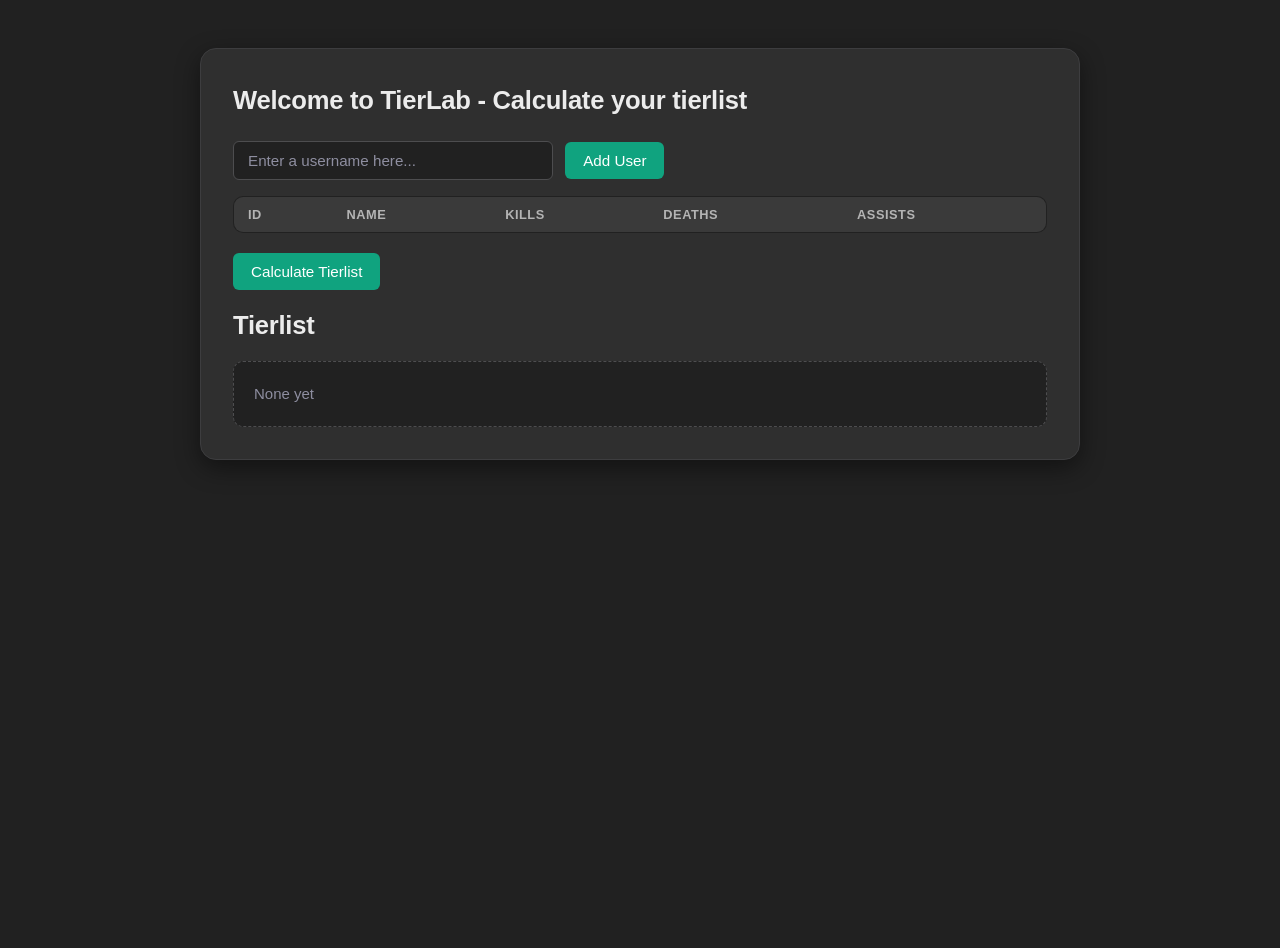
==== index.html @ 4eb99e16 "Created Code Added all files for first deploy" ====
<html lang="en">
    <head>
        <meta charset="UTF-8">
        <meta name="viewport" content="width=device-width, initial-scale=1.0">
        <title>TierLab</title>
        <link rel="stylesheet" href="styles.css">
    </head>
    <body>
    <div class="container">
        <h1>Welcome to TierLab - Calculate your tierlist</h1>
        <input type="text" id="userInput" placeholder="Enter a username here...">
        <button id="addUserButton">Add User</button>
        <table>
            <thead>
                <tr>
                    <th>ID</th>
                    <th>Name</th>
                    <th>Kills</th>
                    <th>Deaths</th>
                    <th>Assists</th>
                </tr>
            </thead>
            <tbody id="userList">
            </tbody>
        </table>
        <button id="calculateButton">Calculate Tierlist</button>
        <h1>Tierlist</h1>
        <div id="tierlistContainer">None yet</div>
    </div>
    <script src="script.js"></script>
    </body>
</html>
---- styles.css ----
/* ===========================================================
   TierLab — general stylesheet, ChatGPT-inspired look
   =========================================================== */

:root {
  --bg: #212121;
  --bg-elevated: #2f2f2f;
  --bg-elevated-2: #3a3a3a;
  --border: #4d4d4f;
  --border-soft: #3d3d3f;
  --text: #ececec;
  --text-muted: #b4b4b4;
  --text-faint: #8e8ea0;
  --accent: #10a37f;
  --accent-hover: #0d8c6d;
  --danger: #ef4444;
  --radius: 10px;
  --radius-sm: 6px;
  --font-sans: "Söhne", "Inter", -apple-system, BlinkMacSystemFont, "Segoe UI",
    Helvetica, Arial, sans-serif;
  --font-mono: "Söhne Mono", "SFMono-Regular", Consolas, "Liberation Mono",
    Menlo, monospace;
  --shadow-1: 0 1px 2px rgba(0, 0, 0, 0.4);
  --shadow-2: 0 8px 24px rgba(0, 0, 0, 0.45);
  --transition: 150ms ease;
}

* {
  box-sizing: border-box;
}

html,
body {
  height: 100%;
}

body {
  margin: 0;
  background: var(--bg);
  color: var(--text);
  font-family: var(--font-sans);
  font-size: 15px;
  line-height: 1.55;
  -webkit-font-smoothing: antialiased;
  text-rendering: optimizeLegibility;
}

h1,
h2,
h3,
h4 {
  font-weight: 600;
  color: var(--text);
  letter-spacing: -0.01em;
  margin: 0 0 16px;
}

h1 {
  font-size: 1.6rem;
}

h3 {
  font-size: 1.05rem;
  color: var(--text-muted);
}

p {
  color: var(--text-muted);
}

a {
  color: var(--accent);
  text-decoration: none;
}

a:hover {
  text-decoration: underline;
}

/* ---------------------------------
   Generic divs / containers
   --------------------------------- */

div {
  border-color: var(--border-soft);
}

.container {
  max-width: 880px;
  margin: 48px auto;
  padding: 32px;
  background: var(--bg-elevated);
  border: 1px solid var(--border-soft);
  border-radius: 16px;
  box-shadow: var(--shadow-2);
}

#tierlistContainer {
  margin-top: 12px;
  padding: 20px;
  background: var(--bg);
  border: 1px dashed var(--border);
  border-radius: var(--radius);
  color: var(--text-faint);
  min-height: 60px;
}

.tier-section {
  background: var(--bg-elevated-2);
  border: 1px solid var(--border-soft);
  border-radius: var(--radius);
  padding: 16px 18px;
  margin-bottom: 16px;
}

.tier-section:last-child {
  margin-bottom: 0;
}

/* ---------------------------------
   Inputs & buttons
   --------------------------------- */

input[type="text"],
input[type="number"],
input[type="search"],
textarea,
select {
  width: 100%;
  max-width: 320px;
  padding: 10px 14px;
  margin: 4px 8px 16px 0;
  background: var(--bg);
  color: var(--text);
  border: 1px solid var(--border);
  border-radius: var(--radius-sm);
  font-family: inherit;
  font-size: 0.95rem;
  outline: none;
  transition: border-color var(--transition), box-shadow var(--transition);
}

input[type="text"]::placeholder,
textarea::placeholder {
  color: var(--text-faint);
}

input[type="text"]:hover,
input[type="number"]:hover,
textarea:hover,
select:hover {
  border-color: #6b6b6d;
}

input[type="text"]:focus,
input[type="number"]:focus,
textarea:focus,
select:focus {
  border-color: var(--accent);
  box-shadow: 0 0 0 3px rgba(16, 163, 127, 0.25);
}

button {
  padding: 10px 18px;
  margin: 4px 8px 16px 0;
  background: var(--accent);
  color: #fff;
  border: none;
  border-radius: var(--radius-sm);
  font-family: inherit;
  font-size: 0.95rem;
  font-weight: 500;
  cursor: pointer;
  transition: background var(--transition), transform var(--transition);
}

button:hover {
  background: var(--accent-hover);
}

button:active {
  transform: translateY(1px);
}

button:focus-visible,
input:focus-visible {
  outline: 2px solid var(--accent);
  outline-offset: 2px;
}

button:disabled {
  background: var(--bg-elevated-2);
  color: var(--text-faint);
  cursor: not-allowed;
}

/* ---------------------------------
   Tables
   --------------------------------- */

table {
  width: 100%;
  border-collapse: collapse;
  background: var(--bg);
  border: 1px solid var(--border-soft);
  border-radius: var(--radius);
  overflow: hidden;
  margin-bottom: 16px;
  font-size: 0.92rem;
}

caption {
  caption-side: top;
  text-align: left;
  padding: 8px 4px;
  color: var(--text-faint);
  font-size: 0.85rem;
}

thead {
  background: var(--bg-elevated-2);
}

th {
  text-align: left;
  padding: 10px 14px;
  color: var(--text-muted);
  font-weight: 600;
  font-size: 0.8rem;
  text-transform: uppercase;
  letter-spacing: 0.04em;
  border-bottom: 1px solid var(--border);
}

tbody tr {
  border-bottom: 1px solid var(--border-soft);
  transition: background var(--transition);
}

tbody tr:last-child {
  border-bottom: none;
}

tbody tr:nth-child(even) {
  background: rgba(255, 255, 255, 0.02);
}

tbody tr:hover {
  background: rgba(16, 163, 127, 0.08);
}

td {
  padding: 10px 14px;
  color: var(--text);
  vertical-align: middle;
}

tfoot td {
  color: var(--text-muted);
  font-weight: 600;
  border-top: 1px solid var(--border);
}

/* Editable / interactive cells */
td.changable {
  cursor: pointer;
  border-radius: var(--radius-sm);
  transition: background var(--transition), box-shadow var(--transition);
}

td.changable:hover {
  background: rgba(16, 163, 127, 0.18);
  box-shadow: inset 0 0 0 1px rgba(16, 163, 127, 0.4);
}

td.changable:active {
  background: rgba(16, 163, 127, 0.28);
}

/* Scrollable table wrapper, if used */
.table-wrapper {
  width: 100%;
  overflow-x: auto;
  border-radius: var(--radius);
}

/* ---------------------------------
   Responsive
   --------------------------------- */

@media (max-width: 600px) {
  .container {
    margin: 0;
    padding: 20px;
    border-radius: 0;
  }

  input[type="text"] {
    max-width: 100%;
    width: 100%;
    margin-right: 0;
  }

  button {
    width: 100%;
    margin-right: 0;
  }

  th,
  td {
    padding: 8px 10px;
    font-size: 0.85rem;
  }
}

/* ---------------------------------
   Reduced motion
   --------------------------------- */

@media (prefers-reduced-motion: reduce) {
  * {
    transition: none !important;
  }
}
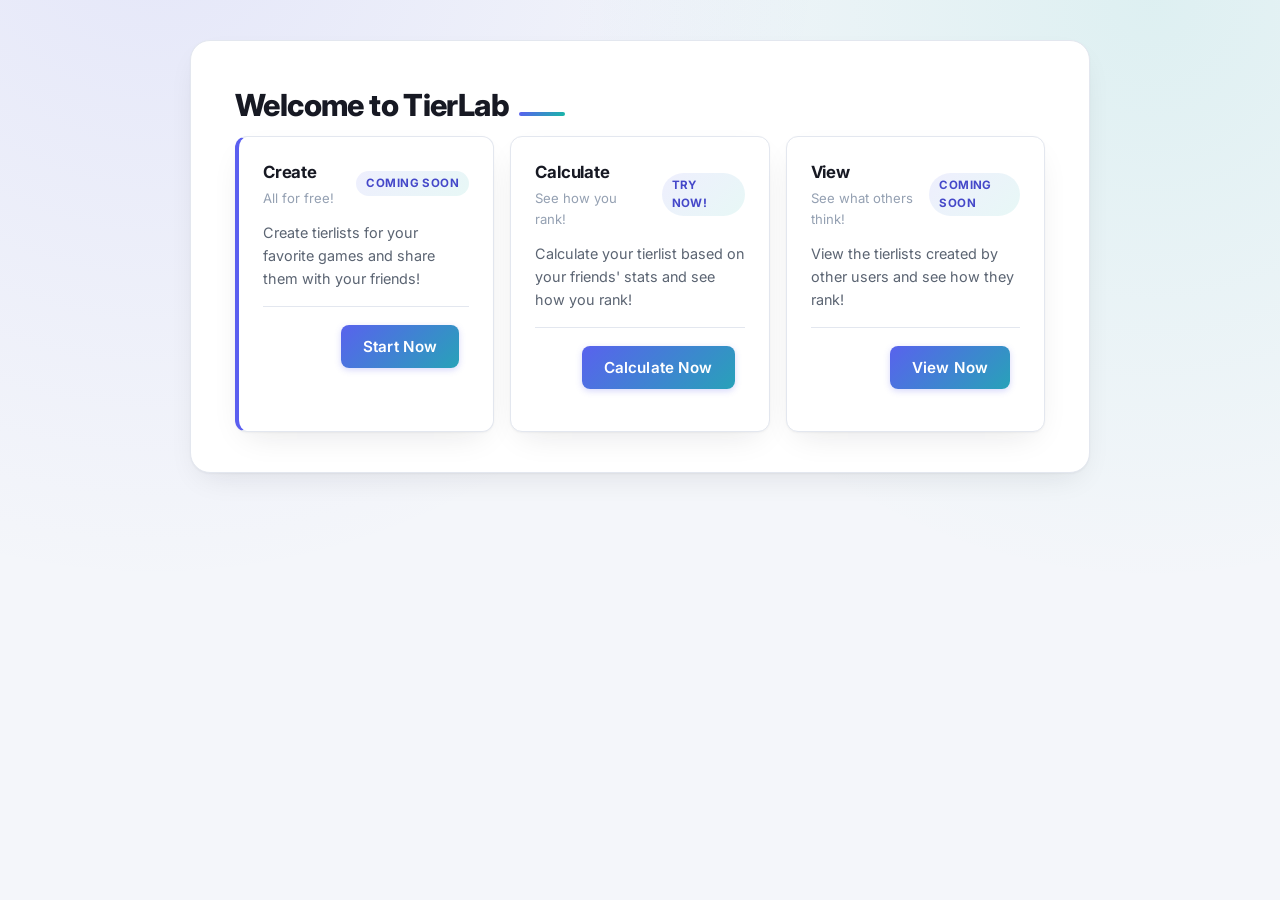
==== commit d13e9852: "Add homepage" ====
--- a/index.html
+++ b/index.html
@@ -1,32 +1,65 @@
+<!DOCTYPE html>
 <html lang="en">
-    <head>
-        <meta charset="UTF-8">
-        <meta name="viewport" content="width=device-width, initial-scale=1.0">
-        <title>TierLab</title>
-        <link rel="stylesheet" href="styles.css">
-    </head>
-    <body>
+
+<head>
+    <meta charset="UTF-8">
+    <meta name="viewport" content="width=device-width, initial-scale=1.0">
+    <title>TierLab</title>
+    <link rel="stylesheet" href="styles.css">
+</head>
+
+<body>
     <div class="container">
-        <h1>Welcome to TierLab - Calculate your tierlist</h1>
-        <input type="text" id="userInput" placeholder="Enter a username here...">
-        <button id="addUserButton">Add User</button>
-        <table>
-            <thead>
-                <tr>
-                    <th>ID</th>
-                    <th>Name</th>
-                    <th>Kills</th>
-                    <th>Deaths</th>
-                    <th>Assists</th>
-                </tr>
-            </thead>
-            <tbody id="userList">
-            </tbody>
-        </table>
-        <button id="calculateButton">Calculate Tierlist</button>
-        <h1>Tierlist</h1>
-        <div id="tierlistContainer">None yet</div>
+        <h1>Welcome to TierLab</h1>
+        <div class="cards">
+            <div class="card card-accent">
+                <div class="card-header">
+                    <div>
+                        <p class="card-title">Create</p>
+                        <p class="card-subtitle">All for free!</p>
+                    </div>
+                    <span class="card-badge">Coming soon</span>
+                </div>
+                <div class="card-body">
+                    Create tierlists for your favorite games and share them with your friends!
+                </div>
+                <div class="card-footer">
+                    <button>Start Now</button>
+                </div>
+            </div>
+            <div class="card">
+                <div class="card-header">
+                    <div>
+                        <p class="card-title">Calculate</p>
+                        <p class="card-subtitle">See how you rank!</p>
+                    </div>
+                    <span class="card-badge">Try now!</span>
+                </div>
+                <div class="card-body">
+                    Calculate your tierlist based on your friends' stats and see how you rank!
+                </div>
+                <div class="card-footer">
+                    <button id="calculateButton">Calculate Now</button>
+                </div>
+            </div>
+            <div class="card">
+                <div class="card-header">
+                    <div>
+                        <p class="card-title">View</p>
+                        <p class="card-subtitle">See what others think!</p>
+                    </div>
+                    <span class="card-badge">Coming soon</span>
+                </div>
+                <div class="card-body">
+                    View the tierlists created by other users and see how they rank!
+                </div>
+                <div class="card-footer">
+                    <button id="viewButton">View Now</button>
+                </div>
+            </div>
+        </div>
     </div>
     <script src="script.js"></script>
-    </body>
+</body>
+
 </html>
--- a/styles.css
+++ b/styles.css
@@ -1,125 +1,171 @@
-/* ===========================================================
-   TierLab — general stylesheet, ChatGPT-inspired look
-   =========================================================== */
+/* ==========================================================================
+   TierLab — UI system
+   Modrinth's minimal, vibrant modularity + ChatGPT's calm conversational
+   polish. Indigo -> teal gradient signature, tier-rank badge language.
+   ========================================================================== */
+
+@import url('https://fonts.googleapis.com/css2?family=Inter:wght@400;500;600;700;800&family=JetBrains+Mono:wght@500;600&display=swap');
 
 :root {
-  --bg: #212121;
-  --bg-elevated: #2f2f2f;
-  --bg-elevated-2: #3a3a3a;
-  --border: #4d4d4f;
-  --border-soft: #3d3d3f;
-  --text: #ececec;
-  --text-muted: #b4b4b4;
-  --text-faint: #8e8ea0;
-  --accent: #10a37f;
-  --accent-hover: #0d8c6d;
-  --danger: #ef4444;
-  --radius: 10px;
-  --radius-sm: 6px;
-  --font-sans: "Söhne", "Inter", -apple-system, BlinkMacSystemFont, "Segoe UI",
-    Helvetica, Arial, sans-serif;
-  --font-mono: "Söhne Mono", "SFMono-Regular", Consolas, "Liberation Mono",
-    Menlo, monospace;
-  --shadow-1: 0 1px 2px rgba(0, 0, 0, 0.4);
-  --shadow-2: 0 8px 24px rgba(0, 0, 0, 0.45);
-  --transition: 150ms ease;
+  /* --- palette --- */
+  --bg: #f4f6fa;
+  --bg-soft: #eceff5;
+  --surface: #ffffff;
+  --surface-alt: #f8f9fc;
+  --border: #e3e7ef;
+  --border-strong: #d3d9e4;
+
+  --text: #171923;
+  --text-muted: #5b6472;
+  --text-faint: #94a0b2;
+
+  --indigo: #5b5ff0;
+  --indigo-dark: #4548c9;
+  --teal: #17b8a6;
+  --gradient: linear-gradient(135deg, var(--indigo) 0%, var(--teal) 100%);
+  --gradient-soft: linear-gradient(135deg, rgba(91, 95, 240, 0.10) 0%, rgba(23, 184, 166, 0.10) 100%);
+
+  --ring: rgba(91, 95, 240, 0.28);
+
+  /* tier rank colors */
+  --tier-ss: #f5479c;
+  --tier-s: #8b5cf6;
+  --tier-a: #5b5ff0;
+  --tier-b: #17b8a6;
+  --tier-c: #22a55a;
+  --tier-d: #d4a72c;
+  --tier-f: #94a0b2;
+
+  --radius-lg: 20px;
+  --radius: 12px;
+  --radius-sm: 8px;
+
+  --shadow-card: 0 1px 2px rgba(23, 23, 35, 0.04), 0 12px 32px -12px rgba(23, 23, 35, 0.12);
+  --shadow-hover: 0 4px 10px rgba(23, 23, 35, 0.06), 0 20px 40px -16px rgba(91, 95, 240, 0.25);
+
+  --font-sans: 'Inter', 'Helvetica Neue', -apple-system, BlinkMacSystemFont, sans-serif;
+  --font-mono: 'JetBrains Mono', 'SFMono-Regular', Consolas, monospace;
+
+  --ease: cubic-bezier(0.2, 0.8, 0.2, 1);
 }
 
 * {
   box-sizing: border-box;
 }
 
-html,
-body {
+html, body {
   height: 100%;
 }
 
 body {
   margin: 0;
-  background: var(--bg);
+  background:
+    radial-gradient(circle at 12% -10%, rgba(91, 95, 240, 0.10), transparent 45%),
+    radial-gradient(circle at 90% 0%, rgba(23, 184, 166, 0.10), transparent 40%),
+    var(--bg);
   color: var(--text);
   font-family: var(--font-sans);
   font-size: 15px;
-  line-height: 1.55;
+  line-height: 1.6;
   -webkit-font-smoothing: antialiased;
-  text-rendering: optimizeLegibility;
-}
-
-h1,
-h2,
-h3,
-h4 {
-  font-weight: 600;
+  padding: 40px 20px;
+}
+
+/* --------------------------------------------------------------------- */
+/* Typography                                                             */
+/* --------------------------------------------------------------------- */
+
+h1, h2, h3, h4 {
+  font-family: var(--font-sans);
   color: var(--text);
-  letter-spacing: -0.01em;
-  margin: 0 0 16px;
+  letter-spacing: -0.02em;
+  margin: 0 0 6px;
 }
 
 h1 {
-  font-size: 1.6rem;
+  font-size: 1.9rem;
+  font-weight: 800;
+  display: inline-flex;
+  align-items: baseline;
+  gap: 10px;
+}
+
+h1::after {
+  content: '';
+  display: block;
+  width: 46px;
+  height: 4px;
+  border-radius: 4px;
+  background: var(--gradient);
+  margin-top: 6px;
 }
 
 h3 {
-  font-size: 1.05rem;
+  font-size: 1rem;
+  font-weight: 700;
+  text-transform: uppercase;
+  letter-spacing: 0.04em;
   color: var(--text-muted);
 }
 
 p {
   color: var(--text-muted);
-}
-
-a {
-  color: var(--accent);
-  text-decoration: none;
-}
-
-a:hover {
-  text-decoration: underline;
-}
-
-/* ---------------------------------
-   Generic divs / containers
-   --------------------------------- */
+  margin: 0 0 16px;
+}
+
+/* --------------------------------------------------------------------- */
+/* Layout / containers                                                    */
+/* --------------------------------------------------------------------- */
 
 div {
-  border-color: var(--border-soft);
+  border-color: var(--border);
 }
 
 .container {
-  max-width: 880px;
-  margin: 48px auto;
-  padding: 32px;
-  background: var(--bg-elevated);
-  border: 1px solid var(--border-soft);
-  border-radius: 16px;
-  box-shadow: var(--shadow-2);
+  max-width: 900px;
+  margin: 0 auto;
+  background: var(--surface);
+  border: 1px solid var(--border);
+  border-radius: var(--radius-lg);
+  box-shadow: var(--shadow-card);
+  padding: 40px 44px;
 }
 
 #tierlistContainer {
-  margin-top: 12px;
-  padding: 20px;
-  background: var(--bg);
-  border: 1px dashed var(--border);
+  margin-top: 14px;
+  padding: 22px;
+  background: var(--surface-alt);
+  border: 1.5px dashed var(--border-strong);
   border-radius: var(--radius);
   color: var(--text-faint);
-  min-height: 60px;
+  font-size: 0.92rem;
+  min-height: 64px;
+  transition: background 200ms var(--ease);
 }
 
 .tier-section {
-  background: var(--bg-elevated-2);
-  border: 1px solid var(--border-soft);
+  background: var(--surface);
+  border: 1px solid var(--border);
+  border-left: 5px solid var(--indigo);
   border-radius: var(--radius);
-  padding: 16px 18px;
+  padding: 18px 20px;
   margin-bottom: 16px;
+  box-shadow: 0 1px 2px rgba(23, 23, 35, 0.03);
+  transition: box-shadow 200ms var(--ease), transform 200ms var(--ease);
+}
+
+.tier-section:hover {
+  box-shadow: var(--shadow-hover);
+  transform: translateY(-2px);
 }
 
 .tier-section:last-child {
   margin-bottom: 0;
 }
 
-/* ---------------------------------
-   Inputs & buttons
-   --------------------------------- */
+/* --------------------------------------------------------------------- */
+/* Inputs & buttons                                                       */
+/* --------------------------------------------------------------------- */
 
 input[type="text"],
 input[type="number"],
@@ -127,114 +173,118 @@
 textarea,
 select {
   width: 100%;
-  max-width: 320px;
-  padding: 10px 14px;
-  margin: 4px 8px 16px 0;
-  background: var(--bg);
+  max-width: 340px;
+  padding: 12px 16px;
+  margin: 4px 10px 20px 0;
+  background: var(--surface-alt);
   color: var(--text);
-  border: 1px solid var(--border);
+  border: 1.5px solid var(--border);
   border-radius: var(--radius-sm);
   font-family: inherit;
   font-size: 0.95rem;
   outline: none;
-  transition: border-color var(--transition), box-shadow var(--transition);
-}
-
-input[type="text"]::placeholder,
-textarea::placeholder {
+  transition: border-color 160ms var(--ease), box-shadow 160ms var(--ease), background 160ms var(--ease);
+}
+
+input[type="text"]::placeholder {
   color: var(--text-faint);
 }
 
 input[type="text"]:hover,
-input[type="number"]:hover,
-textarea:hover,
 select:hover {
-  border-color: #6b6b6d;
+  border-color: var(--border-strong);
+  background: var(--surface);
 }
 
 input[type="text"]:focus,
-input[type="number"]:focus,
-textarea:focus,
 select:focus {
-  border-color: var(--accent);
-  box-shadow: 0 0 0 3px rgba(16, 163, 127, 0.25);
+  border-color: var(--indigo);
+  background: var(--surface);
+  box-shadow: 0 0 0 4px var(--ring);
 }
 
 button {
-  padding: 10px 18px;
-  margin: 4px 8px 16px 0;
-  background: var(--accent);
+  padding: 12px 22px;
+  margin: 4px 10px 20px 0;
+  background: var(--gradient);
+  background-size: 140% 140%;
+  background-position: 0% 50%;
   color: #fff;
   border: none;
   border-radius: var(--radius-sm);
   font-family: inherit;
   font-size: 0.95rem;
-  font-weight: 500;
+  font-weight: 600;
+  letter-spacing: 0.01em;
   cursor: pointer;
-  transition: background var(--transition), transform var(--transition);
+  box-shadow: 0 2px 6px rgba(91, 95, 240, 0.25);
+  transition: transform 160ms var(--ease), box-shadow 160ms var(--ease), background-position 300ms var(--ease);
 }
 
 button:hover {
-  background: var(--accent-hover);
+  transform: scale(1.035);
+  box-shadow: 0 8px 20px rgba(91, 95, 240, 0.35);
+  background-position: 100% 50%;
 }
 
 button:active {
-  transform: translateY(1px);
+  transform: scale(0.98);
 }
 
 button:focus-visible,
-input:focus-visible {
-  outline: 2px solid var(--accent);
+input:focus-visible,
+select:focus-visible {
+  outline: 2px solid var(--indigo);
   outline-offset: 2px;
 }
 
 button:disabled {
-  background: var(--bg-elevated-2);
-  color: var(--text-faint);
+  background: var(--border-strong);
+  color: var(--surface);
   cursor: not-allowed;
-}
-
-/* ---------------------------------
-   Tables
-   --------------------------------- */
+  box-shadow: none;
+  transform: none;
+}
+
+/* --------------------------------------------------------------------- */
+/* Tables                                                                 */
+/* --------------------------------------------------------------------- */
 
 table {
   width: 100%;
-  border-collapse: collapse;
-  background: var(--bg);
-  border: 1px solid var(--border-soft);
+  border-collapse: separate;
+  border-spacing: 0;
+  background: var(--surface);
+  border: 1px solid var(--border);
   border-radius: var(--radius);
   overflow: hidden;
-  margin-bottom: 16px;
+  margin-bottom: 18px;
   font-size: 0.92rem;
 }
 
 caption {
   caption-side: top;
   text-align: left;
-  padding: 8px 4px;
+  padding: 6px 2px 10px;
   color: var(--text-faint);
-  font-size: 0.85rem;
-}
-
-thead {
-  background: var(--bg-elevated-2);
-}
-
-th {
+  font-size: 0.82rem;
+}
+
+thead th {
   text-align: left;
-  padding: 10px 14px;
-  color: var(--text-muted);
-  font-weight: 600;
-  font-size: 0.8rem;
+  padding: 12px 16px;
+  background: var(--bg-soft);
+  color: var(--text);
+  font-weight: 700;
+  font-size: 0.76rem;
   text-transform: uppercase;
-  letter-spacing: 0.04em;
+  letter-spacing: 0.05em;
+  border-bottom: 1.5px solid var(--border-strong);
+}
+
+tbody tr {
   border-bottom: 1px solid var(--border);
-}
-
-tbody tr {
-  border-bottom: 1px solid var(--border-soft);
-  transition: background var(--transition);
+  transition: background 160ms var(--ease);
 }
 
 tbody tr:last-child {
@@ -242,62 +292,196 @@
 }
 
 tbody tr:nth-child(even) {
-  background: rgba(255, 255, 255, 0.02);
+  background: var(--surface-alt);
 }
 
 tbody tr:hover {
-  background: rgba(16, 163, 127, 0.08);
+  background: var(--gradient-soft);
 }
 
 td {
-  padding: 10px 14px;
+  padding: 12px 16px;
   color: var(--text);
   vertical-align: middle;
+  font-family: var(--font-mono);
+  font-size: 0.88rem;
+}
+
+td:nth-child(2) {
+  font-family: var(--font-sans);
+  font-weight: 600;
 }
 
 tfoot td {
   color: var(--text-muted);
-  font-weight: 600;
-  border-top: 1px solid var(--border);
+  font-weight: 700;
+  border-top: 1.5px solid var(--border-strong);
+  font-family: var(--font-sans);
 }
 
 /* Editable / interactive cells */
 td.changable {
   cursor: pointer;
+  position: relative;
   border-radius: var(--radius-sm);
-  transition: background var(--transition), box-shadow var(--transition);
+  transition: background 160ms var(--ease), box-shadow 160ms var(--ease), color 160ms var(--ease);
+}
+
+td.changable::after {
+  content: '✎';
+  position: absolute;
+  right: 6px;
+  top: 50%;
+  transform: translateY(-50%);
+  font-size: 0.7rem;
+  color: var(--indigo);
+  opacity: 0;
+  transition: opacity 160ms var(--ease);
 }
 
 td.changable:hover {
-  background: rgba(16, 163, 127, 0.18);
-  box-shadow: inset 0 0 0 1px rgba(16, 163, 127, 0.4);
+  background: var(--ring);
+  color: var(--indigo-dark);
+  box-shadow: inset 0 0 0 1.5px var(--indigo);
+}
+
+td.changable:hover::after {
+  opacity: 1;
 }
 
 td.changable:active {
-  background: rgba(16, 163, 127, 0.28);
-}
-
-/* Scrollable table wrapper, if used */
+  background: rgba(91, 95, 240, 0.35);
+}
+
 .table-wrapper {
   width: 100%;
   overflow-x: auto;
   border-radius: var(--radius);
 }
 
-/* ---------------------------------
-   Responsive
-   --------------------------------- */
-
-@media (max-width: 600px) {
+/* --------------------------------------------------------------------- */
+/* Card                                                                    */
+/* --------------------------------------------------------------------- */
+
+.cards {
+  display: grid;
+  grid-template-columns: repeat(auto-fit, minmax(220px, 1fr));
+  gap: 16px;
+}
+
+.card {
+  background: var(--surface);
+  border: 1px solid var(--border);
+  border-radius: var(--radius);
+  padding: 22px 24px;
+  box-shadow: var(--shadow-card);
+  transition: transform 200ms var(--ease), box-shadow 200ms var(--ease), border-color 200ms var(--ease);
+}
+
+.card:hover {
+  transform: translateY(-3px);
+  box-shadow: var(--shadow-hover);
+  border-color: var(--border-strong);
+}
+
+.card-header {
+  display: flex;
+  align-items: center;
+  justify-content: space-between;
+  gap: 12px;
+  margin-bottom: 12px;
+}
+
+.card-title {
+  font-size: 1.05rem;
+  font-weight: 700;
+  color: var(--text);
+  letter-spacing: -0.01em;
+  margin: 0;
+}
+
+.card-subtitle {
+  font-size: 0.82rem;
+  color: var(--text-faint);
+  margin: 2px 0 0;
+}
+
+.card-badge {
+  padding: 3px 10px;
+  border-radius: 999px;
+  background: var(--gradient-soft);
+  color: var(--indigo-dark);
+  font-size: 0.72rem;
+  font-weight: 700;
+  text-transform: uppercase;
+  letter-spacing: 0.04em;
+}
+
+.card-body {
+  color: var(--text-muted);
+  font-size: 0.9rem;
+  line-height: 1.6;
+}
+
+.card-footer {
+  margin-top: 16px;
+  padding-top: 14px;
+  border-top: 1px solid var(--border);
+  display: flex;
+  align-items: center;
+  justify-content: flex-end;
+  gap: 10px;
+}
+
+/* Accent variant — left gradient bar, like .tier-section */
+.card.card-accent {
+  border-left: 4px solid var(--indigo);
+}
+
+/* Flat/grid layout of cards */
+.card-grid {
+  display: grid;
+  grid-template-columns: repeat(auto-fit, minmax(220px, 1fr));
+  gap: 16px;
+}
+
+/* --------------------------------------------------------------------- */
+/* Tier rank badges (applied via JS if desired: <h3 class="tier-ss">)     */
+/* --------------------------------------------------------------------- */
+
+.tier-section h3 {
+  display: inline-flex;
+  align-items: center;
+  gap: 8px;
+  padding: 4px 12px;
+  border-radius: 999px;
+  color: #fff;
+  background: var(--tier-a);
+  text-transform: none;
+  letter-spacing: 0;
+  font-size: 0.95rem;
+}
+
+/* --------------------------------------------------------------------- */
+/* Responsive                                                             */
+/* --------------------------------------------------------------------- */
+
+@media (max-width: 640px) {
+  body {
+    padding: 16px 10px;
+  }
+
   .container {
-    margin: 0;
-    padding: 20px;
-    border-radius: 0;
+    padding: 24px 20px;
+    border-radius: var(--radius);
+  }
+
+  h1 {
+    font-size: 1.5rem;
   }
 
   input[type="text"] {
     max-width: 100%;
-    width: 100%;
     margin-right: 0;
   }
 
@@ -306,19 +490,19 @@
     margin-right: 0;
   }
 
-  th,
-  td {
-    padding: 8px 10px;
-    font-size: 0.85rem;
-  }
-}
-
-/* ---------------------------------
-   Reduced motion
-   --------------------------------- */
+  th, td {
+    padding: 9px 10px;
+    font-size: 0.82rem;
+  }
+}
+
+/* --------------------------------------------------------------------- */
+/* Reduced motion                                                         */
+/* --------------------------------------------------------------------- */
 
 @media (prefers-reduced-motion: reduce) {
   * {
     transition: none !important;
+    animation: none !important;
   }
 }
